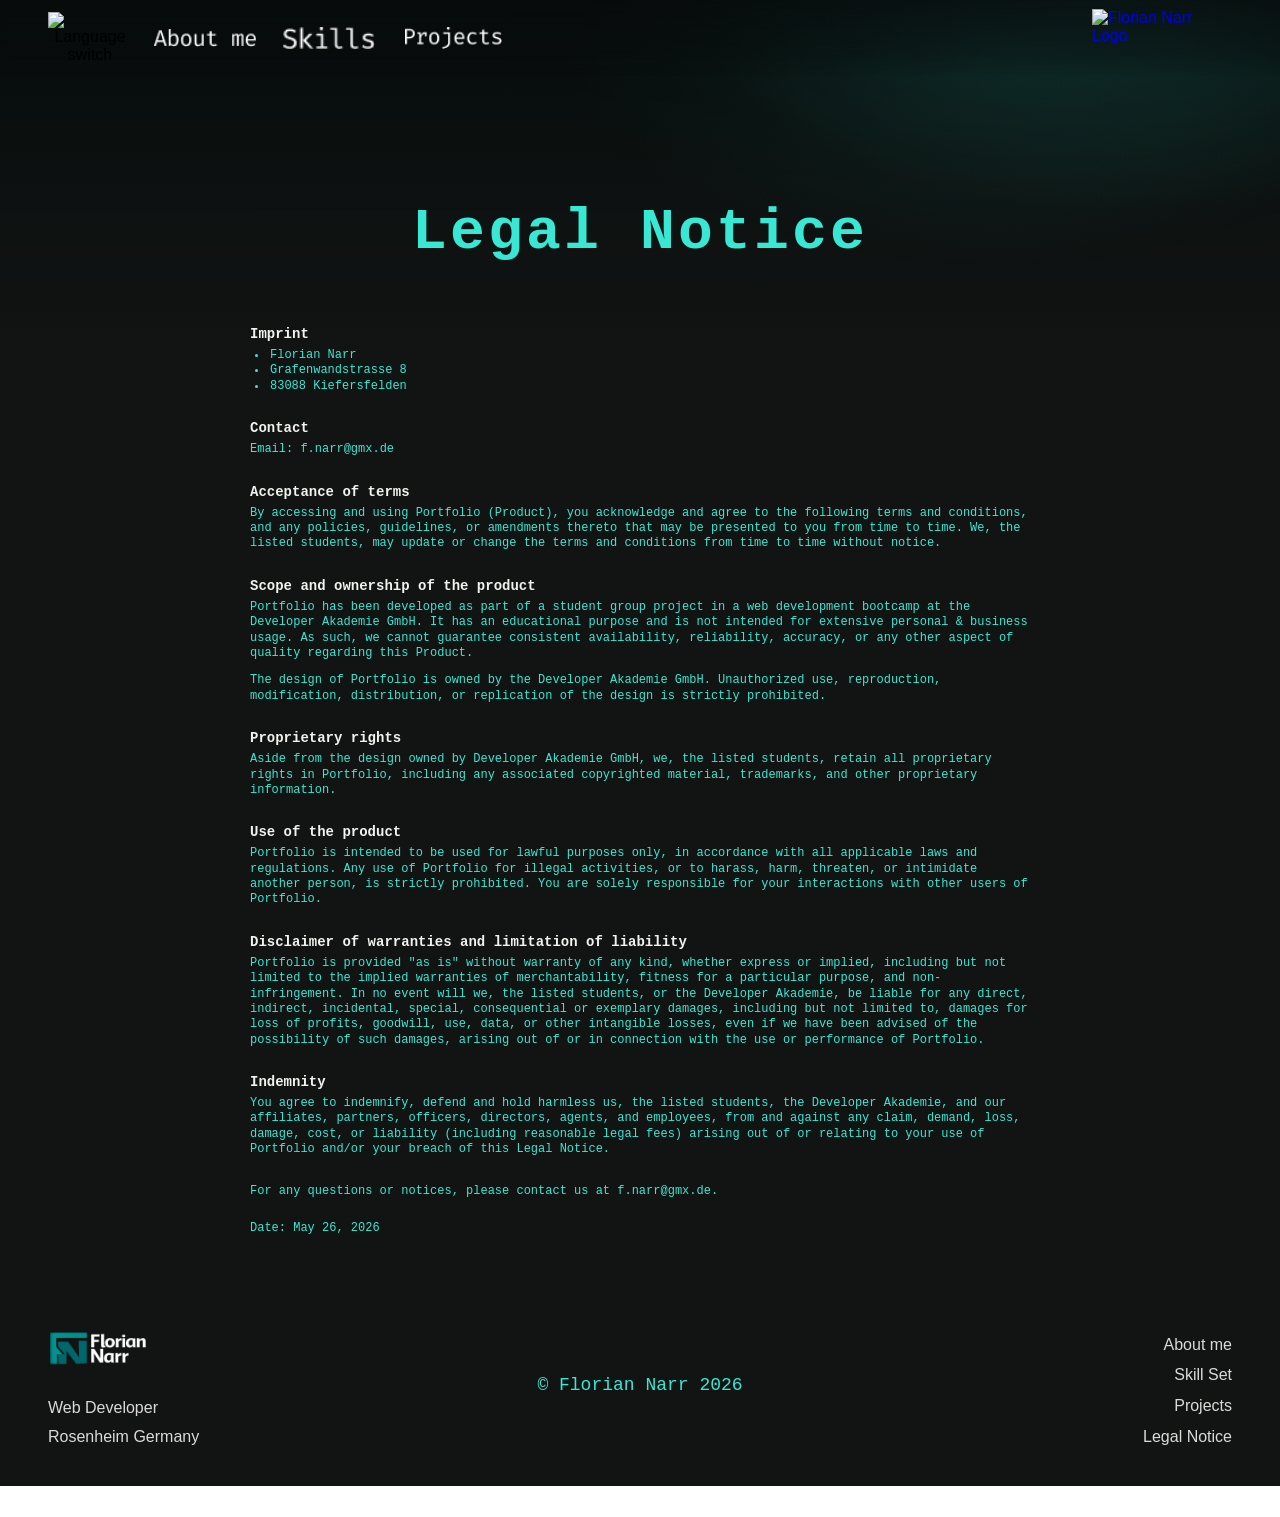
==== html/legal.html @ e9e30671 "Add legal notice page with translations and responsive design - Created legal.html for the legal not" ====
<!DOCTYPE html>
<html lang="en">
<head>
  <meta charset="UTF-8" />
  <meta name="viewport" content="width=device-width, initial-scale=1.0" />

  <title>Legal Notice | Florian Narr</title>

  <link rel="icon" type="image/png" href="/assets/imgs/Header/logo responsive.png" />

  <link rel="preconnect" href="https://fonts.googleapis.com" />
  <link rel="preconnect" href="https://fonts.gstatic.com" crossorigin />
  <link
    href="https://fonts.googleapis.com/css2?family=Inter:wght@300;400;500;600;700;800&family=Space+Grotesk:wght@400;500;700&family=IBM+Plex+Mono:wght@400;500;600&display=swap"
    rel="stylesheet"
  />

  <link rel="stylesheet" href="/style.css" />
  <link rel="stylesheet" href="/styles/header.css" />
  <link rel="stylesheet" href="/styles/footer.css" />
  <link rel="stylesheet" href="/styles/legal.css" />

  <style>
    @media (max-width: 768px) {
      .site-header__left {
        width: 238px !important;
        min-width: 238px !important;
        max-width: 238px !important;
        box-sizing: border-box;
      }

      .site-header__nav {
        width: 100%;
      }

      .site-header__link {
        width: 168px !important;
        min-width: 168px !important;
        max-width: 168px !important;
      }

      .site-header__link::before {
        display: block;
        width: 168px;
        text-align: center;
        white-space: nowrap;
      }

      .site-header__lang-button {
        width: 84px !important;
        min-width: 84px !important;
        max-width: 84px !important;
        flex: 0 0 84px;
      }

      .site-header__lang-switch {
        width: 84px !important;
        min-width: 84px !important;
        max-width: 84px !important;
        display: block;
      }

      html[lang="de"] .site-header__link[href="#about"]::before {
        content: "Über mich";
      }

      html[lang="de"] .site-header__link[href="#skills"]::before {
        content: "Fähigkeiten";
      }

      html[lang="de"] .site-header__link[href="#projects"]::before {
        content: "Projekte";
      }
    }
  </style>
</head>

<body>
  <header class="site-header">
    <div class="site-header__inner">
      <div class="site-header__left" id="siteHeaderMobileMenu">
        <button
          class="site-header__lang-button"
          type="button"
          aria-label="Switch language to German"
          aria-pressed="false"
        >
          <img
            src="/assets/imgs/header/3. Language switch.png"
            alt="Language switch"
            class="site-header__lang-switch"
          />
        </button>

        <nav class="site-header__nav" aria-label="Main navigation">
          <a href="#about" class="site-header__link" aria-label="About me">
            <img
              class="site-header__link-hover"
              src="/assets/imgs/Header/radio_button_unchecked.png"
              alt=""
              aria-hidden="true"
            />
          </a>

          <a href="#skills" class="site-header__link" aria-label="Skills">
            <img
              class="site-header__link-hover"
              src="/assets/imgs/Header/radio_button_unchecked.png"
              alt=""
              aria-hidden="true"
            />
          </a>

          <a href="#projects" class="site-header__link" aria-label="Projects">
            <img
              class="site-header__link-hover"
              src="/assets/imgs/Header/radio_button_unchecked.png"
              alt=""
              aria-hidden="true"
            />
          </a>
        </nav>
      </div>

      <a href="#hero" class="site-header__logo" aria-label="Florian Narr Startseite">
        <picture>
          <source
            media="(max-width: 768px)"
            srcset="/assets/imgs/Header/logo responsive.png"
          />
          <img
            src="/assets/imgs/header/Logo Portfolio.png"
            alt="Florian Narr Logo"
            class="site-header__logo-image site-header__logo-image--default"
          />
        </picture>

        <img
          src="/assets/imgs/header/logo portfolio hover.png"
          alt="Florian Narr Logo"
          class="site-header__logo-image site-header__logo-image--hover"
        />
      </a>

      <button
        class="site-header__menu-toggle"
        type="button"
        aria-label="Navigation öffnen"
        aria-expanded="false"
        aria-controls="siteHeaderMobileMenu"
      >
        <span></span>
        <span></span>
        <span></span>
      </button>
    </div>
  </header>

  <main class="legal-page">
    <a class="legal-page__back" href="#hero" aria-label="Back to homepage">←</a>

    <section class="legal-notice" aria-labelledby="legalNoticeTitle">
      <h1 class="legal-notice__title" id="legalNoticeTitle">Legal Notice</h1>

      <div class="legal-notice__content" id="legalNoticeContent"></div>
    </section>
  </main>

  <footer class="site-footer">
    <div class="site-footer__inner">
      <div class="site-footer__left">
        <a href="#hero" class="site-footer__brand" aria-label="Back to homepage">
          <img
            src="/assets/imgs/Header/Logo Portfolio.png"
            alt="Florian Narr Logo"
            class="site-footer__logo-image site-footer__logo-image--default"
          />
          <img
            src="/assets/imgs/Header/logo portfolio hover.png"
            alt="Florian Narr Logo"
            class="site-footer__logo-image site-footer__logo-image--hover"
          />
        </a>

        <div class="site-footer__meta">
          <span>Web Developer</span>
          <span>Rosenheim Germany</span>
        </div>
      </div>

      <div class="site-footer__center">
        <span>© Florian Narr 2026</span>
      </div>

      <nav class="site-footer__nav" aria-label="Footer navigation">
        <a href="#about">About me</a>
        <a href="#skills">Skill Set</a>
        <a href="#projects">Projects</a>
        <a href="/html/legal.html">Legal Notice</a>
      </nav>
    </div>
  </footer>

<script src="/scripts/legal.js"></script>
</body>
</html>
---- style.css ----
@font-face {
  font-family: "Karla";
  src: url("./Karla-Regular.ttf") format("truetype");
  font-weight: 400;
  font-style: normal;
  font-display: swap;
}

@font-face {
  font-family: "Karla";
  src: url("./Karla-Bold.ttf") format("truetype");
  font-weight: 700;
  font-style: normal;
  font-display: swap;
}

@font-face {
  font-family: "Fira Code";
  src: url("./FiraCode-Bold.ttf") format("truetype");
  font-weight: 700;
  font-style: normal;
  font-display: swap;
}

@font-face {
  font-family: "Inter";
  src: url("./Karla-Regular.ttf") format("truetype");
  font-weight: 300 600;
  font-style: normal;
  font-display: swap;
}

@font-face {
  font-family: "Inter";
  src: url("./Karla-Bold.ttf") format("truetype");
  font-weight: 700 800;
  font-style: normal;
  font-display: swap;
}

@font-face {
  font-family: "IBM Plex Mono";
  src: url("./FiraCode-Bold.ttf") format("truetype");
  font-weight: 400 700;
  font-style: normal;
  font-display: swap;
}

@font-face {
  font-family: "Space Grotesk";
  src: url("./Karla-Bold.ttf") format("truetype");
  font-weight: 400 700;
  font-style: normal;
  font-display: swap;
}

:root {
  --background-main: #0f1111;
  --background-panel: #132422;
  --text-main: #f1f1ed;
  --text-soft: rgba(241, 241, 237, 0.88);
  --text-dim: rgba(241, 241, 237, 0.68);
  --accent: #39e8d4;
  --accent-strong: #1ef7df;
  --line: rgba(57, 232, 212, 0.56);
  --line-soft: rgba(255, 255, 255, 0.09);
  --shadow-large: 0 26px 80px rgba(0, 0, 0, 0.34);
}

* {
  box-sizing: border-box;
}

html {
  scroll-behavior: smooth;
  scroll-padding-top: 76px;
}

body {
  margin: 0;
  min-height: 100vh;
  overflow-x: hidden;
  font-family: "Inter", sans-serif;
  color: var(--text-main);
  background:
    radial-gradient(940px 460px at 88% 0%, rgba(57, 232, 212, 0.12), transparent 46%),
    linear-gradient(180deg, #08100f 0%, #121313 24%, #121313 100%);
}

body::before {
  content: "";
  position: fixed;
  inset: 0;
  z-index: -1;
  pointer-events: none;
  opacity: 0.9;
  background:
    linear-gradient(180deg, rgba(0, 0, 0, 0.24) 0%, transparent 24%),
    radial-gradient(720px 380px at 78% 5%, rgba(57, 232, 212, 0.09), transparent 62%);
}

img {
  max-width: 100%;
  display: block;
}

a,
button,
input,
textarea {
  font: inherit;
}

a[href],
button:not(:disabled),
label,
summary,
[role="button"],
[role="link"],
[tabindex]:not([tabindex="-1"]) {
  cursor: pointer;
}

input[type="text"],
input[type="email"],
textarea {
  cursor: text;
}

button {
  border: 0;
}

section,
header,
footer,
main {
  position: relative;
  z-index: 1;
}

.cursor-shadow {
  position: fixed;
  left: 0;
  top: 0;
  z-index: 5000;
  width: 42px;
  height: 42px;
  border-radius: 999px;
  pointer-events: none;
  opacity: 0;
  mix-blend-mode: screen;
  will-change: transform;
  transform: translate3d(-50%, -50%, 0);
  transition: opacity 0.18s ease;
  background: radial-gradient(
    circle,
    rgba(57, 232, 212, 0.34) 0%,
    rgba(57, 232, 212, 0.16) 38%,
    transparent 72%
  );
  box-shadow:
    0 0 18px rgba(57, 232, 212, 0.42),
    0 0 44px rgba(57, 232, 212, 0.28);
}

body.cursor-shadow-visible .cursor-shadow {
  opacity: 1;
}

@media (pointer: coarse) {
  .cursor-shadow {
    display: none;
  }
}

:root {
  --responsive-gutter: 96px;
  --responsive-section-gap: 118px;
}

@media (max-width: 1320px) {
  :root {
    --responsive-gutter: 72px;
  }
}

@media (max-width: 1180px) {
  :root {
    --responsive-gutter: 64px;
    --responsive-section-gap: 104px;
  }
}

@media (max-width: 980px) {
  :root {
    --responsive-gutter: 56px;
    --responsive-section-gap: 96px;
  }

  html {
    scroll-padding-top: 86px;
  }
}

@media (max-width: 768px) {
  :root {
    --responsive-gutter: 28px;
    --responsive-section-gap: 76px;
  }

  html {
    scroll-padding-top: 104px;
  }

  body {
    overflow-x: hidden;
    background:
      radial-gradient(620px 360px at 86% 0%, rgba(57, 232, 212, 0.13), transparent 52%),
      linear-gradient(180deg, #08100f 0%, #161818 35%, #191919 100%);
  }
}

@media (max-width: 360px) {
  :root {
    --responsive-gutter: 24px;
  }
}
---- styles/header.css ----
.site-header {
  position: sticky;
  top: 0;
  z-index: 1000;
  display: flex;
  justify-content: center;
  background: linear-gradient(
    180deg,
    rgba(8, 11, 12, 0.7) 0%,
    rgba(8, 11, 12, 0.34) 72%,
    transparent 100%
  );
  backdrop-filter: blur(4px);
  -webkit-backdrop-filter: blur(4px);
}

.site-header__inner {
  width: min(1280px, calc(100% - 96px));
  min-height: 76px;
  display: flex;
  align-items: center;
  justify-content: space-between;
  gap: 28px;
}

.site-header__left,
.site-header__nav,
.site-header__lang-button,
.site-header__link,
.site-header__logo {
  display: flex;
  align-items: center;
}

.site-header__left {
  gap: 28px;
}

.site-header__nav {
  gap: 30px;
}

.site-header__lang-button {
  width: 84px;
  height: 32px;
  padding: 0;
  justify-content: center;
  background: transparent;
}

.site-header__lang-switch {
  width: 84px;
  height: auto;
  object-fit: contain;
  transition: transform 0.24s ease;
}

.site-header__lang-button:hover .site-header__lang-switch,
.site-header__lang-button:focus-visible .site-header__lang-switch {
  transform: translateY(-1px) scale(1.03);
}

.site-header__link {
  position: relative;
  width: 112px;
  min-height: 42px;
  justify-content: center;
  text-decoration: none;
}

.site-header__link::before {
  content: "";
  position: absolute;
  left: 50%;
  top: 50%;
  width: 112px;
  height: 22px;
  pointer-events: none;
  background-position: center;
  background-size: contain;
  background-repeat: no-repeat;
  transform: translate(-50%, -50%);
  transition: transform 0.28s ease, filter 0.28s ease;
}

.site-header__link[href="#about"]::before {
  background-image: url("../assets/imgs/Header/about me.png");
}

.site-header__link[href="#about"].is-active::before,
.site-header__link[href="#about"]:active::before {
  background-image: url("../assets/imgs/Header/about me klick.png");
}

.site-header__link[href="#skills"]::before {
  background-image: url("../assets/imgs/Header/skills.png");
}

.site-header__link[href="#skills"].is-active::before,
.site-header__link[href="#skills"]:active::before {
  background-image: url("../assets/imgs/Header/skills klick.png");
}

.site-header__link[href="#projects"]::before {
  background-image: url("../assets/imgs/Header/projects.png");
}

.site-header__link[href="#projects"].is-active::before,
.site-header__link[href="#projects"]:active::before {
  background-image: url("../assets/imgs/Header/projects klick.png");
}

.site-header__link-hover {
  position: absolute;
  left: 50%;
  top: calc(100% + 2px);
  width: 12px;
  height: 12px;
  object-fit: contain;
  opacity: 0;
  pointer-events: none;
  transform: translate(-50%, -4px) scale(0.75);
  transition: opacity 0.24s ease, transform 0.24s ease;
}

.site-header__link:hover::before,
.site-header__link:focus-visible::before {
  transform: translate(-50%, calc(-50% - 2px));
}

.site-header__link:hover .site-header__link-hover,
.site-header__link:focus-visible .site-header__link-hover,
.site-header__link.is-active .site-header__link-hover {
  opacity: 1;
  transform: translate(-50%, 0) scale(1);
}

.site-header__logo {
  position: relative;
  width: 150px;
  height: 58px;
  justify-content: flex-end;
  text-decoration: none;
}

.site-header__logo picture {
  position: absolute;
  right: 0;
  top: 0;
  display: block;
  width: 150px;
  height: 58px;
}

.site-header__logo-image {
  position: absolute;
  right: 0;
  top: 0;
  width: 150px;
  height: auto;
  object-fit: contain;
  transition: opacity 0.24s ease, transform 0.24s ease;
}

.site-header__logo-image--default {
  opacity: 1;
}

.site-header__logo-image--hover {
  opacity: 0;
}

.site-header__logo:hover .site-header__logo-image--default,
.site-header__logo:focus-visible .site-header__logo-image--default {
  opacity: 0;
  transform: scale(1.02);
}

.site-header__logo:hover .site-header__logo-image--hover,
.site-header__logo:focus-visible .site-header__logo-image--hover {
  opacity: 1;
  transform: scale(1.02);
}

.site-header__lang-button:focus-visible,
.site-header__link:focus-visible,
.site-header__logo:focus-visible {
  outline: 1px solid rgba(57, 232, 212, 0.88);
  border-radius: 999px;
}

.site-header__lang-button:focus-visible,
.site-header__logo:focus-visible {
  outline-offset: 8px;
}

.site-header__link:focus-visible {
  outline-offset: 10px;
}

.site-header__menu-toggle {
  display: none;
}

@media (max-width: 1320px) {
  .site-header__inner,
  .site-header__left,
  .site-header__nav {
    gap: 22px;
  }

  .site-header__link,
  .site-header__link::before {
    width: 102px;
  }

  .site-header__logo,
  .site-header__logo picture,
  .site-header__logo-image {
    width: 140px;
  }
}

@media (max-width: 1180px) {
  .site-header__inner {
    min-height: 74px;
  }

  .site-header__lang-button,
  .site-header__lang-switch {
    width: 76px;
  }

  .site-header__nav {
    gap: 16px;
  }

  .site-header__link,
  .site-header__link::before {
    width: 92px;
  }

  .site-header__link {
    min-height: 40px;
  }

  .site-header__link::before {
    height: 20px;
  }

  .site-header__logo,
  .site-header__logo picture,
  .site-header__logo-image {
    width: 126px;
  }

  .site-header__logo,
  .site-header__logo picture {
    height: 50px;
  }
}

@media (max-width: 980px) {
  .site-header__inner,
  .site-header__left {
    gap: 18px;
  }

  .site-header__nav {
    gap: 12px;
  }

  .site-header__link,
  .site-header__link::before {
    width: 82px;
  }

  .site-header__link-hover {
    top: 100%;
    width: 10px;
    height: 10px;
  }
}

@media (max-width: 768px) {
  .site-header {
    background: transparent;
    backdrop-filter: none;
    -webkit-backdrop-filter: none;
  }

  .site-header__inner {
    position: relative;
    width: calc(100% - var(--responsive-gutter));
    min-height: 104px;
    padding: 0;
    flex-wrap: nowrap;
    justify-content: space-between;
    gap: 0;
  }

  .site-header__logo {
    order: 1;
    width: 64px;
    height: 64px;
    margin: 0;
    overflow: visible;
    justify-content: flex-start;
  }

  .site-header__logo picture {
    left: 0;
    right: auto;
    top: 0;
    width: 64px;
    height: 64px;
  }

  .site-header__logo-image {
    left: 0;
    right: auto;
    top: 0;
    width: 64px;
    max-width: none;
  }

  .site-header__logo-image--default {
    content: url("../assets/imgs/Header/logo responsive.png");
  }

  .site-header__logo-image--hover {
    display: none;
  }

  .site-header__logo:hover .site-header__logo-image--default,
  .site-header__logo:focus-visible .site-header__logo-image--default {
    opacity: 1;
    transform: none;
  }

  .site-header__menu-toggle {
    position: relative;
    z-index: 1003;
    order: 2;
    width: 44px;
    height: 44px;
    padding: 0;
    display: inline-flex;
    flex-direction: column;
    align-items: center;
    justify-content: center;
    gap: 7px;
    background: transparent;
  }

  .site-header__menu-toggle span {
    width: 34px;
    height: 2px;
    border-radius: 999px;
    background: var(--accent);
    transition: opacity 0.24s ease;
  }

  body.mobile-menu-open .site-header__menu-toggle span:nth-child(1),
  body.mobile-menu-open .site-header__menu-toggle span:nth-child(2),
  body.mobile-menu-open .site-header__menu-toggle span:nth-child(3) {
    opacity: 1;
    transform: none;
  }

  .site-header__left {
    position: fixed !important;
    top: 59px !important;
    left: 50vw !important;
    right: auto !important;
    z-index: 1002;

    width: 238px !important;
    min-width: 238px !important;
    max-width: 238px !important;

    height: 252px !important;
    min-height: 252px !important;
    max-height: 252px !important;

    padding: 42px 0 37px;
    border: 1px solid var(--accent);
    border-radius: 30px;
    box-sizing: border-box;

    display: flex;
    flex-direction: column;
    align-items: center;
    justify-content: flex-start;
    gap: 28px;

    background:
      radial-gradient(circle at 100% 0%, rgba(57, 232, 212, 0.2), transparent 52%),
      linear-gradient(105deg, rgba(28, 29, 29, 0.98) 0%, rgba(25, 27, 27, 0.98) 43%, rgba(5, 66, 56, 0.98) 100%);

    box-shadow: none;
    opacity: 0;
    pointer-events: none;
    overflow: visible;

    transform: translate3d(-50%, -8px, 0) !important;
    transform-origin: top center;
    transition: opacity 0.24s ease, transform 0.24s ease;
    contain: layout paint style;
  }

  body.mobile-menu-open .site-header__left {
    opacity: 1;
    pointer-events: auto;
    transform: translate3d(-50%, 0, 0) !important;
  }

  .site-header__nav {
    order: 1;
    width: 100%;
    height: 107px;
    flex-direction: column;
    align-items: center;
    justify-content: flex-start;
    gap: 29px;
  }

  .site-header__link {
    width: 168px !important;
    min-width: 168px !important;
    max-width: 168px !important;
    height: 20px;
    min-height: 20px;
    justify-content: center;
    flex: 0 0 auto;
  }

  .site-header__link::before {
    position: static;
    display: block;
    width: 168px;
    height: 20px;
    background: none !important;
    transform: none;
    text-align: center;
    white-space: nowrap;

    font-family: "IBM Plex Mono", monospace;
    font-size: 18px;
    line-height: 20px;
    font-weight: 400;
    letter-spacing: 0.02em;
    color: #ffffff;
  }

  .site-header__link[href="#about"]::before {
    content: "About me";
  }

  .site-header__link[href="#skills"]::before {
    content: "Skills";
  }

  .site-header__link[href="#projects"]::before {
    content: "Projects";
  }

  html[lang="de"] .site-header__link[href="#about"]::before {
    content: "Über mich";
  }

  html[lang="de"] .site-header__link[href="#skills"]::before {
    content: "Fähigkeiten";
  }

  html[lang="de"] .site-header__link[href="#projects"]::before {
    content: "Projekte";
  }

  .site-header__link:hover::before,
  .site-header__link:focus-visible::before {
    color: var(--accent);
    transform: none;
  }

  .site-header__link-hover {
    display: none;
  }

  .site-header__lang-button {
    order: 2;
    width: 84px !important;
    min-width: 84px !important;
    max-width: 84px !important;
    height: 30px;
    margin-top: 2px;
    flex: 0 0 84px;
  }

  .site-header__lang-switch {
    width: 84px !important;
    min-width: 84px !important;
    max-width: 84px !important;
    height: auto;
    display: block;
    object-fit: contain;
  }

  body.is-language-switching .site-header__left,
  body.is-language-switching .site-header__link::before,
  body.is-language-switching .site-header__lang-switch {
    transition: none !important;
  }

  body.is-language-switching.mobile-menu-open .site-header__left {
    left: 50vw !important;
    right: auto !important;
    transform: translate3d(-50%, 0, 0) !important;
  }
}
---- styles/footer.css ----
.site-footer {
  display: flex;
  justify-content: center;
  padding: 0 0 38px;
  background: transparent;
}

.site-footer__inner {
  width: min(1280px, calc(100% - 96px));
  padding-top: 14px;
  display: grid;
  grid-template-columns: 1fr auto 1fr;
  align-items: end;
  gap: 24px;
}

.site-footer__left,
.site-footer__meta,
.site-footer__nav {
  display: flex;
  flex-direction: column;
}

.site-footer__left {
  align-items: flex-start;
  gap: 18px;
}

.site-footer__brand {
  position: relative;
  width: 164px;
  height: 58px;
  display: inline-flex;
  align-items: center;
  justify-content: flex-start;
  text-decoration: none;
}

.site-footer__logo-image {
  position: absolute;
  left: -22px;
  transition: opacity 0.24s ease, transform 0.24s ease;
}

.site-footer__logo-image--default {
  opacity: 1;
}

.site-footer__logo-image--hover {
  opacity: 0;
}

.site-footer__brand:hover .site-footer__logo-image--default,
.site-footer__brand:focus-visible .site-footer__logo-image--default {
  opacity: 0;
  transform: scale(1.02);
}

.site-footer__brand:hover .site-footer__logo-image--hover,
.site-footer__brand:focus-visible .site-footer__logo-image--hover {
  opacity: 1;
  transform: scale(1.02);
}

.site-footer__meta {
  gap: 8px;
}

.site-footer__meta span,
.site-footer__nav a {
  font-family: "Inter", sans-serif;
  font-size: 16px;
  line-height: 1.3;
  color: rgba(241, 241, 237, 0.9);
}

.site-footer__center {
  align-self: stretch;
  display: flex;
  align-items: center;
  justify-content: center;
}

.site-footer__center span {
  font-family: "IBM Plex Mono", monospace;
  font-size: 18px;
  line-height: 1;
  color: var(--accent);
  white-space: nowrap;
}

.site-footer__nav {
  align-items: flex-end;
  gap: 10px;
}

.site-footer__nav a {
  position: relative;
  min-height: 20px;
  padding-left: 18px;
  display: inline-flex;
  align-items: center;
  text-decoration: none;
  transition: color 0.22s ease, transform 0.22s ease;
}

.site-footer__nav a::before {
  content: "";
  position: absolute;
  left: 0;
  top: 50%;
  width: 10px;
  height: 10px;
  opacity: 0;
  background: url("../assets/imgs/Header/radio_button_unchecked.png") center / contain no-repeat;
  transform: translate(-6px, -50%) scale(0.72);
  transition: opacity 0.22s ease, transform 0.22s ease;
}

.site-footer__nav a:hover,
.site-footer__nav a:focus-visible {
  color: var(--accent);
  transform: translateX(-2px);
}

.site-footer__nav a:hover::before,
.site-footer__nav a:focus-visible::before {
  opacity: 1;
  transform: translate(0, -50%) scale(1);
}

@media (max-width: 980px) {
  .site-footer__inner {
    grid-template-columns: 1fr auto;
    align-items: end;
    gap: 34px 24px;
  }

  .site-footer__center {
    grid-column: 1 / -1;
    grid-row: 2;
    justify-content: flex-start;
  }
}

@media (max-width: 768px) {
  .site-footer {
    padding-bottom: 24px;
  }

  .site-footer__inner {
    width: calc(100% - var(--responsive-gutter));
    grid-template-columns: 1fr auto;
    align-items: start;
    gap: 28px 18px;
  }

  .site-footer__left {
    gap: 14px;
  }

  .site-footer__brand {
    width: 132px;
    height: 52px;
  }

  .site-footer__logo-image {
    left: 0;
    width: 132px;
  }

  .site-footer__nav {
    grid-column: 2;
    grid-row: 1;
    align-items: flex-start;
    gap: 8px;
  }

  .site-footer__center {
    grid-column: 1 / -1;
    grid-row: 2;
    justify-content: center;
  }

  .site-footer__center span {
    font-size: 17px;
  }

  .site-footer__meta span,
  .site-footer__nav a {
    font-size: 15px;
  }
}
---- styles/legal.css ----
.legal-page {
  min-height: 100vh;
  padding: 128px var(--responsive-gutter) 72px;
}

.legal-page__back {
  display: none;
}

.legal-notice {
  width: 100%;
  max-width: 980px;
  margin: 0 auto;
  font-family: "IBM Plex Mono", monospace;
}

.legal-notice__title {
  margin: 0 0 64px;
  color: var(--accent);
  font-family: "IBM Plex Mono", monospace;
  font-size: clamp(40px, 5.2vw, 58px);
  font-weight: 700;
  line-height: 1;
  letter-spacing: 0.055em;
  text-align: center;
}

.legal-notice__content {
  width: 100%;
  max-width: 780px;
  margin: 0 auto;
  color: var(--accent);
  font-size: 12px;
  line-height: 1.28;
}

.legal-notice__block {
  margin: 0 0 26px;
}

.legal-notice__block h2 {
  margin: 0 0 6px;
  color: var(--text-main);
  font-size: 14px;
  font-weight: 700;
  line-height: 1.15;
}

.legal-notice__block p {
  margin: 0 0 12px;
}

.legal-notice__block p:last-child {
  margin-bottom: 0;
}

.legal-notice__block ul {
  margin: 0;
  padding-left: 18px;
}

.legal-notice__block li {
  margin: 0;
  padding-left: 2px;
}

.legal-notice a {
  color: var(--accent);
  text-decoration: none;
}

.legal-notice a:hover,
.legal-notice a:focus-visible {
  color: var(--accent-strong);
  text-decoration: underline;
}

.legal-notice__contact {
  margin: 2px 0 22px;
}

.legal-notice__date {
  margin: 0;
}

@media (max-width: 980px) {
  .legal-page {
    padding-top: 118px;
  }

  .legal-notice__title {
    margin-bottom: 52px;
    font-size: clamp(34px, 8vw, 48px);
  }

  .legal-notice__content {
    max-width: 720px;
  }
}

@media (max-width: 768px) {
  .legal-page {
    padding: 58px 8px 42px;
  }

  .legal-page__back {
    display: inline-flex;
    align-items: center;
    justify-content: center;
    width: 18px;
    height: 18px;
    margin: 0 0 14px;
    color: var(--text-main);
    font-family: "IBM Plex Mono", monospace;
    font-size: 14px;
    line-height: 1;
    text-decoration: none;
  }

  .legal-page__back:hover,
  .legal-page__back:focus-visible {
    color: var(--accent);
  }

  .legal-notice {
    max-width: none;
    margin: 0;
  }

  .legal-notice__title {
    margin: 0 0 24px;
    font-size: 16px;
    line-height: 1.1;
    letter-spacing: 0.02em;
    text-align: left;
  }

  .legal-notice__content {
    max-width: none;
    margin: 0;
    font-size: 9px;
    line-height: 1.2;
  }

  .legal-notice__block {
    margin-bottom: 18px;
  }

  .legal-notice__block h2 {
    margin-bottom: 4px;
    font-size: 10px;
    line-height: 1.15;
  }

  .legal-notice__block p {
    margin-bottom: 8px;
  }

  .legal-notice__block ul {
    padding-left: 12px;
  }

  .legal-notice__contact {
    margin-bottom: 18px;
  }
}

@media (max-width: 360px) {
  .legal-page {
    padding-left: 7px;
    padding-right: 7px;
  }

  .legal-notice__content {
    font-size: 8px;
  }

  .legal-notice__block h2 {
    font-size: 9px;
  }
}
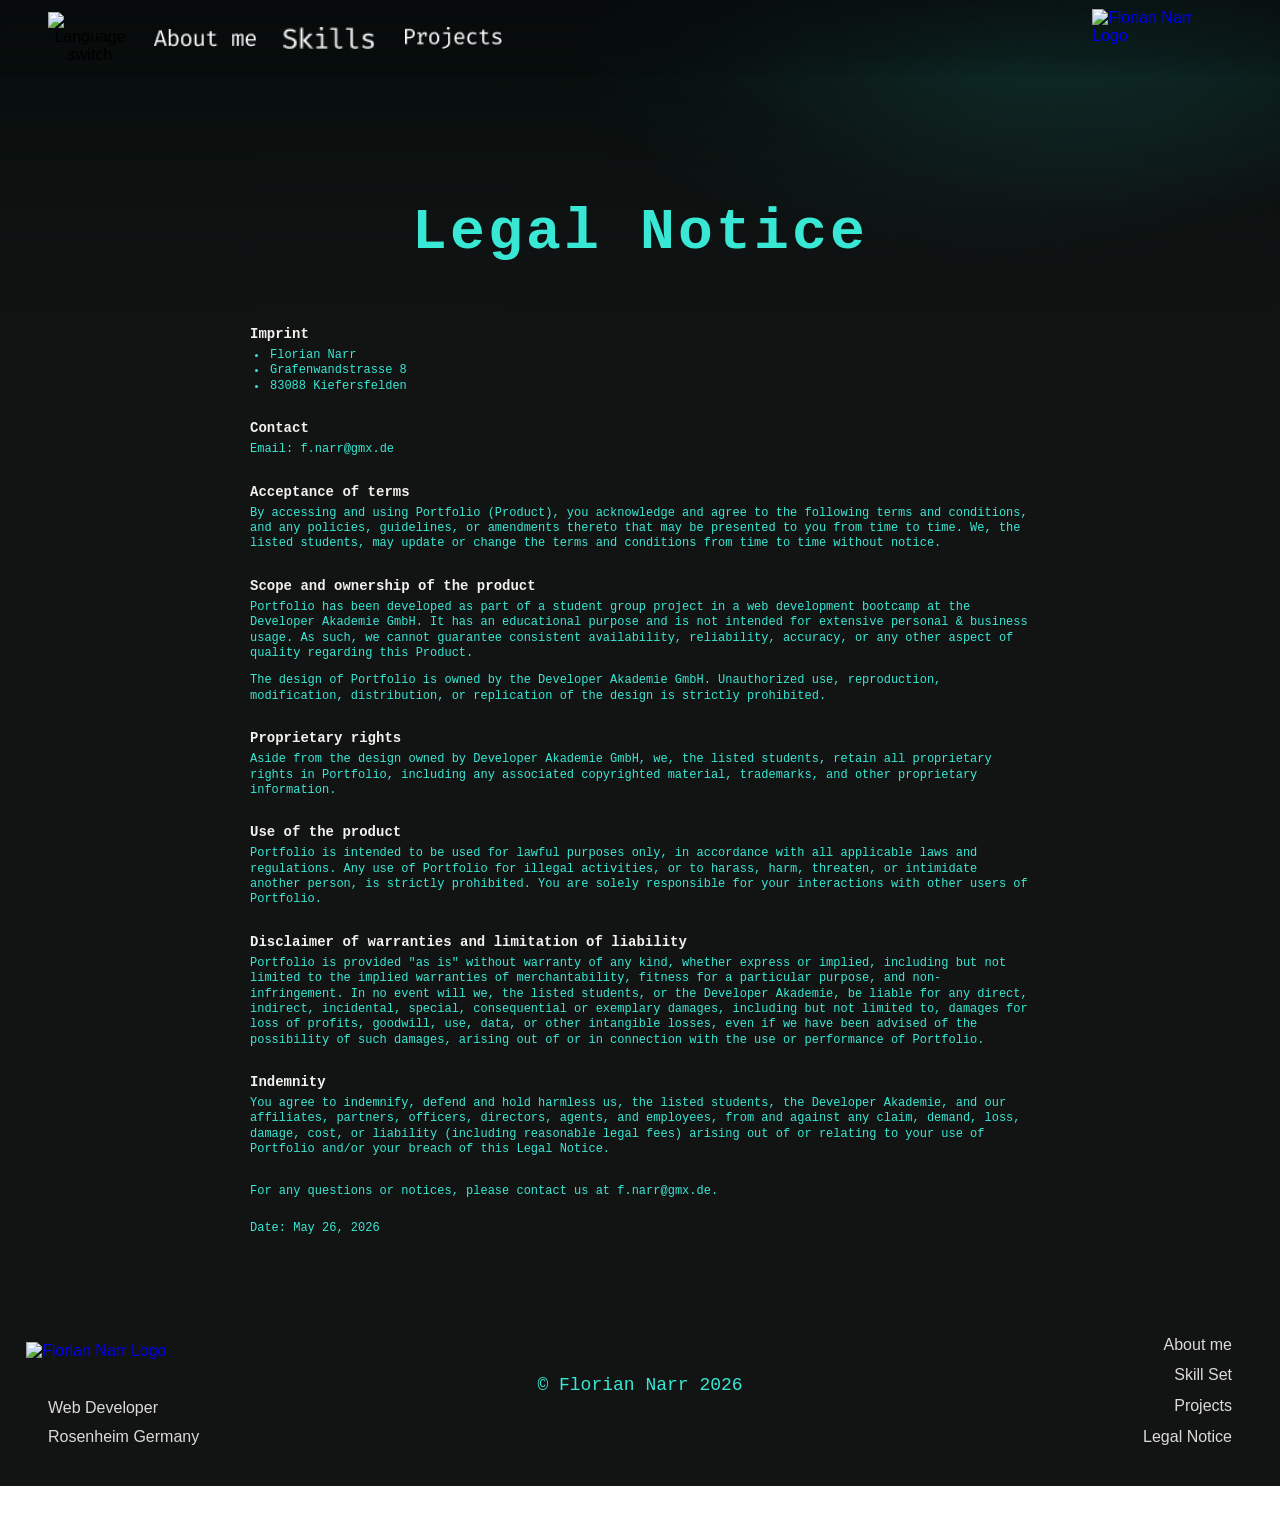
==== commit 4faec697: "fix: standardize image paths for logo and language switch across legal and privacy pages" ====
--- a/html/legal.html
+++ b/html/legal.html
@@ -6,7 +6,7 @@
 
   <title>Legal Notice | Florian Narr</title>
 
-  <link rel="icon" type="image/png" href="/assets/imgs/Header/logo responsive.png" />
+  <link rel="icon" type="image/png" href="/assets/imgs/Header/logo_responsive.png" />
 
   <link rel="preconnect" href="https://fonts.googleapis.com" />
   <link rel="preconnect" href="https://fonts.gstatic.com" crossorigin />
@@ -86,7 +86,7 @@
           aria-pressed="false"
         >
           <img
-            src="/assets/imgs/header/3. Language switch.png"
+            src="/assets/imgs/Header/Language_switch.png"
             alt="Language switch"
             class="site-header__lang-switch"
           />
@@ -126,17 +126,17 @@
         <picture>
           <source
             media="(max-width: 768px)"
-            srcset="/assets/imgs/Header/logo responsive.png"
-          />
-          <img
-            src="/assets/imgs/header/Logo Portfolio.png"
+            srcset="/assets/imgs/Header/logo_responsive.png"
+          />
+          <img
+            src="/assets/imgs/Header/Logo_Portfolio.png"
             alt="Florian Narr Logo"
             class="site-header__logo-image site-header__logo-image--default"
           />
         </picture>
 
         <img
-          src="/assets/imgs/header/logo portfolio hover.png"
+          src="/assets/imgs/Header/logo_portfolio_hover.png"
           alt="Florian Narr Logo"
           class="site-header__logo-image site-header__logo-image--hover"
         />
@@ -171,12 +171,12 @@
       <div class="site-footer__left">
         <a href="#hero" class="site-footer__brand" aria-label="Back to homepage">
           <img
-            src="/assets/imgs/Header/Logo Portfolio.png"
+            src="/assets/imgs/Header/Logo_Portfolio.png"
             alt="Florian Narr Logo"
             class="site-footer__logo-image site-footer__logo-image--default"
           />
           <img
-            src="/assets/imgs/Header/logo portfolio hover.png"
+            src="/assets/imgs/Header/logo_portfolio_hover.png"
             alt="Florian Narr Logo"
             class="site-footer__logo-image site-footer__logo-image--hover"
           />
--- a/style.css
+++ b/style.css
@@ -1,6 +1,6 @@
 @font-face {
   font-family: "Karla";
-  src: url("./Karla-Regular.ttf") format("truetype");
+  src: url("/font/Karla-Regular.ttf") format("truetype");
   font-weight: 400;
   font-style: normal;
   font-display: swap;
@@ -8,7 +8,7 @@
 
 @font-face {
   font-family: "Karla";
-  src: url("./Karla-Bold.ttf") format("truetype");
+  src: url("/font/Karla-Bold.ttf") format("truetype");
   font-weight: 700;
   font-style: normal;
   font-display: swap;
@@ -16,43 +16,13 @@
 
 @font-face {
   font-family: "Fira Code";
-  src: url("./FiraCode-Bold.ttf") format("truetype");
+  src: url("/font/FiraCode-Bold.ttf") format("truetype");
   font-weight: 700;
   font-style: normal;
   font-display: swap;
 }
 
-@font-face {
-  font-family: "Inter";
-  src: url("./Karla-Regular.ttf") format("truetype");
-  font-weight: 300 600;
-  font-style: normal;
-  font-display: swap;
-}
 
-@font-face {
-  font-family: "Inter";
-  src: url("./Karla-Bold.ttf") format("truetype");
-  font-weight: 700 800;
-  font-style: normal;
-  font-display: swap;
-}
-
-@font-face {
-  font-family: "IBM Plex Mono";
-  src: url("./FiraCode-Bold.ttf") format("truetype");
-  font-weight: 400 700;
-  font-style: normal;
-  font-display: swap;
-}
-
-@font-face {
-  font-family: "Space Grotesk";
-  src: url("./Karla-Bold.ttf") format("truetype");
-  font-weight: 400 700;
-  font-style: normal;
-  font-display: swap;
-}
 
 :root {
   --background-main: #0f1111;
--- a/styles/header.css
+++ b/styles/header.css
@@ -325,7 +325,7 @@
   }
 
   .site-header__logo-image--default {
-    content: url("../assets/imgs/Header/logo responsive.png");
+    content: url("../assets/imgs/Header/logo_responsive.png");
   }
 
   .site-header__logo-image--hover {
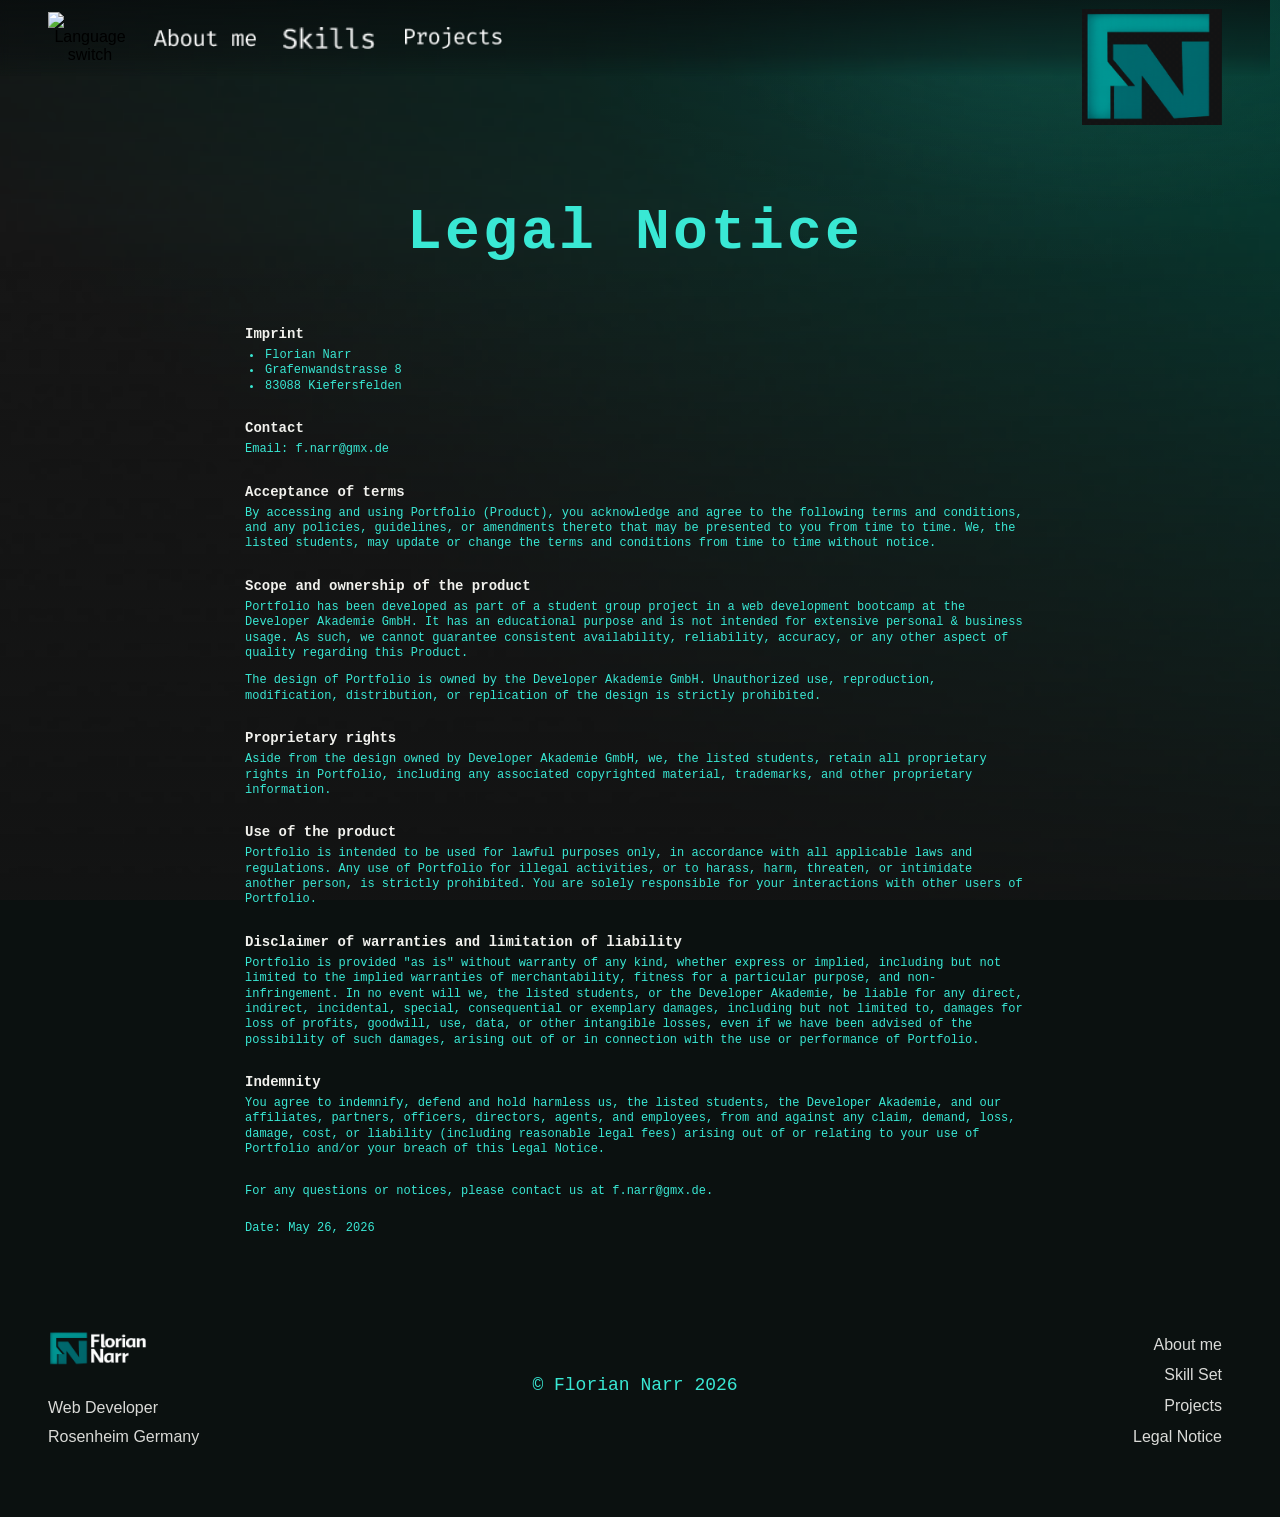
==== commit 2e255aad: "fix: update image paths for consistency and add new images across various pages" ====
--- a/html/legal.html
+++ b/html/legal.html
@@ -6,19 +6,16 @@
 
   <title>Legal Notice | Florian Narr</title>
 
-  <link rel="icon" type="image/png" href="/assets/imgs/Header/logo_responsive.png" />
-
-  <link rel="preconnect" href="https://fonts.googleapis.com" />
-  <link rel="preconnect" href="https://fonts.gstatic.com" crossorigin />
-  <link
-    href="https://fonts.googleapis.com/css2?family=Inter:wght@300;400;500;600;700;800&family=Space+Grotesk:wght@400;500;700&family=IBM+Plex+Mono:wght@400;500;600&display=swap"
-    rel="stylesheet"
-  />
-
-  <link rel="stylesheet" href="/style.css" />
-  <link rel="stylesheet" href="/styles/header.css" />
-  <link rel="stylesheet" href="/styles/footer.css" />
-  <link rel="stylesheet" href="/styles/legal.css" />
+  <link rel="icon" type="image/png" href="../assets/imgs/Header/logo_responsive.png" />
+
+  <link rel="preload" href="../font/Karla-Regular.ttf" as="font" type="font/ttf" crossorigin />
+  <link rel="preload" href="../font/Karla-Bold.ttf" as="font" type="font/ttf" crossorigin />
+  <link rel="preload" href="../font/FiraCode-Bold.ttf" as="font" type="font/ttf" crossorigin />
+
+  <link rel="stylesheet" href="../style.css" />
+  <link rel="stylesheet" href="../styles/header.css" />
+  <link rel="stylesheet" href="../styles/footer.css" />
+  <link rel="stylesheet" href="../styles/legal.css" />
 
   <style>
     @media (max-width: 768px) {
@@ -86,7 +83,7 @@
           aria-pressed="false"
         >
           <img
-            src="/assets/imgs/Header/Language_switch.png"
+            src="../assets/imgs/Header/Language_switch.png"
             alt="Language switch"
             class="site-header__lang-switch"
           />
@@ -96,7 +93,7 @@
           <a href="#about" class="site-header__link" aria-label="About me">
             <img
               class="site-header__link-hover"
-              src="/assets/imgs/Header/radio_button_unchecked.png"
+              src="../assets/imgs/Header/radio_button_unchecked.png"
               alt=""
               aria-hidden="true"
             />
@@ -105,7 +102,7 @@
           <a href="#skills" class="site-header__link" aria-label="Skills">
             <img
               class="site-header__link-hover"
-              src="/assets/imgs/Header/radio_button_unchecked.png"
+              src="../assets/imgs/Header/radio_button_unchecked.png"
               alt=""
               aria-hidden="true"
             />
@@ -114,7 +111,7 @@
           <a href="#projects" class="site-header__link" aria-label="Projects">
             <img
               class="site-header__link-hover"
-              src="/assets/imgs/Header/radio_button_unchecked.png"
+              src="../assets/imgs/Header/radio_button_unchecked.png"
               alt=""
               aria-hidden="true"
             />
@@ -126,17 +123,17 @@
         <picture>
           <source
             media="(max-width: 768px)"
-            srcset="/assets/imgs/Header/logo_responsive.png"
-          />
-          <img
-            src="/assets/imgs/Header/Logo_Portfolio.png"
+            srcset="../assets/imgs/Header/logo_responsive.png"
+          />
+          <img
+            src="../assets/imgs/Header/Logo_Portfolio.png"
             alt="Florian Narr Logo"
             class="site-header__logo-image site-header__logo-image--default"
           />
         </picture>
 
         <img
-          src="/assets/imgs/Header/logo_portfolio_hover.png"
+          src="../assets/imgs/Header/logo_portfolio _hover.png"
           alt="Florian Narr Logo"
           class="site-header__logo-image site-header__logo-image--hover"
         />
@@ -171,12 +168,12 @@
       <div class="site-footer__left">
         <a href="#hero" class="site-footer__brand" aria-label="Back to homepage">
           <img
-            src="/assets/imgs/Header/Logo_Portfolio.png"
+            src="../assets/imgs/Header/Logo_Portfolio.png"
             alt="Florian Narr Logo"
             class="site-footer__logo-image site-footer__logo-image--default"
           />
           <img
-            src="/assets/imgs/Header/logo_portfolio_hover.png"
+            src="../assets/imgs/Header/logo_portfolio_hover.png"
             alt="Florian Narr Logo"
             class="site-footer__logo-image site-footer__logo-image--hover"
           />
@@ -201,6 +198,6 @@
     </div>
   </footer>
 
-<script src="/scripts/legal.js"></script>
+<script src="../scripts/legal.js"></script>
 </body>
 </html>
--- a/style.css
+++ b/style.css
@@ -21,8 +21,6 @@
   font-style: normal;
   font-display: swap;
 }
-
-
 
 :root {
   --background-main: #0f1111;
@@ -44,28 +42,44 @@
 html {
   scroll-behavior: smooth;
   scroll-padding-top: 76px;
+  scrollbar-gutter: stable;
 }
 
 body {
+  position: relative;
+  isolation: isolate;
   margin: 0;
   min-height: 100vh;
   overflow-x: hidden;
+  overscroll-behavior-y: contain;
+  -webkit-overflow-scrolling: touch;
   font-family: "Inter", sans-serif;
   color: var(--text-main);
-  background:
-    radial-gradient(940px 460px at 88% 0%, rgba(57, 232, 212, 0.12), transparent 46%),
-    linear-gradient(180deg, #08100f 0%, #121313 24%, #121313 100%);
-}
-
-body::before {
+  background: #0b1110;
+}
+
+body::before,
+body::after {
   content: "";
   position: fixed;
   inset: 0;
+  pointer-events: none;
+}
+
+body::before {
+  z-index: -2;
+  opacity: 0.96;
+  background:
+    url("./assets/imgs/12. Skill set Background.png") center top / cover no-repeat fixed,
+    linear-gradient(180deg, #08100f 0%, #121313 44%, #121313 100%);
+}
+
+body::after {
   z-index: -1;
-  pointer-events: none;
-  opacity: 0.9;
+  opacity: 0.98;
   background:
-    linear-gradient(180deg, rgba(0, 0, 0, 0.24) 0%, transparent 24%),
+    linear-gradient(180deg, rgba(0, 0, 0, 0.28) 0%, rgba(0, 0, 0, 0.1) 24%, rgba(18, 19, 19, 0.86) 100%),
+    radial-gradient(940px 460px at 88% 0%, rgba(57, 232, 212, 0.13), transparent 46%),
     radial-gradient(720px 380px at 78% 5%, rgba(57, 232, 212, 0.09), transparent 62%);
 }
 
@@ -107,6 +121,29 @@
 main {
   position: relative;
   z-index: 1;
+}
+
+section,
+[id] {
+  scroll-margin-top: 96px;
+}
+
+::-webkit-scrollbar {
+  width: 10px;
+}
+
+::-webkit-scrollbar-track {
+  background: rgba(8, 16, 15, 0.9);
+}
+
+::-webkit-scrollbar-thumb {
+  border: 2px solid rgba(8, 16, 15, 0.9);
+  border-radius: 999px;
+  background: rgba(57, 232, 212, 0.42);
+}
+
+::-webkit-scrollbar-thumb:hover {
+  background: rgba(57, 232, 212, 0.64);
 }
 
 .cursor-shadow {
@@ -185,14 +222,44 @@
 
   body {
     overflow-x: hidden;
+  }
+
+  body::before {
     background:
-      radial-gradient(620px 360px at 86% 0%, rgba(57, 232, 212, 0.13), transparent 52%),
+      url("./assets/imgs/12. Skill set Background.png") center top / cover no-repeat fixed,
       linear-gradient(180deg, #08100f 0%, #161818 35%, #191919 100%);
   }
+
+  body::after {
+    background:
+      linear-gradient(180deg, rgba(0, 0, 0, 0.34) 0%, rgba(0, 0, 0, 0.12) 30%, rgba(20, 22, 22, 0.9) 100%),
+      radial-gradient(620px 360px at 86% 0%, rgba(57, 232, 212, 0.13), transparent 52%);
+  }
+
+  section,
+  [id] {
+    scroll-margin-top: 118px;
+  }
 }
 
 @media (max-width: 360px) {
   :root {
     --responsive-gutter: 24px;
   }
+}
+
+@media (prefers-reduced-motion: reduce) {
+  html,
+  html:focus-within {
+    scroll-behavior: auto;
+  }
+
+  *,
+  *::before,
+  *::after {
+    animation-duration: 0.01ms !important;
+    animation-iteration-count: 1 !important;
+    scroll-behavior: auto !important;
+    transition-duration: 0.01ms !important;
+  }
 }
--- a/styles/header.css
+++ b/styles/header.css
@@ -284,9 +284,17 @@
 
 @media (max-width: 768px) {
   .site-header {
-    background: transparent;
-    backdrop-filter: none;
-    -webkit-backdrop-filter: none;
+    background:
+      linear-gradient(180deg, rgba(7, 13, 13, 0.94) 0%, rgba(7, 13, 13, 0.82) 72%, rgba(7, 13, 13, 0.68) 100%);
+    border-bottom: 1px solid rgba(57, 232, 212, 0.12);
+    box-shadow: 0 14px 34px rgba(0, 0, 0, 0.24);
+    backdrop-filter: blur(18px) saturate(125%);
+    -webkit-backdrop-filter: blur(18px) saturate(125%);
+  }
+
+  body.mobile-menu-open .site-header {
+    background:
+      linear-gradient(180deg, rgba(7, 13, 13, 0.98) 0%, rgba(7, 13, 13, 0.9) 100%);
   }
 
   .site-header__inner {
@@ -395,10 +403,12 @@
     gap: 28px;
 
     background:
-      radial-gradient(circle at 100% 0%, rgba(57, 232, 212, 0.2), transparent 52%),
-      linear-gradient(105deg, rgba(28, 29, 29, 0.98) 0%, rgba(25, 27, 27, 0.98) 43%, rgba(5, 66, 56, 0.98) 100%);
-
-    box-shadow: none;
+      radial-gradient(circle at 100% 0%, rgba(57, 232, 212, 0.22), transparent 52%),
+      linear-gradient(105deg, rgba(18, 23, 23, 0.94) 0%, rgba(16, 20, 20, 0.92) 43%, rgba(5, 66, 56, 0.9) 100%);
+    backdrop-filter: blur(18px) saturate(125%);
+    -webkit-backdrop-filter: blur(18px) saturate(125%);
+
+    box-shadow: 0 22px 60px rgba(0, 0, 0, 0.34);
     opacity: 0;
     pointer-events: none;
     overflow: visible;
--- a/styles/legal.css
+++ b/styles/legal.css
@@ -99,8 +99,17 @@
 }
 
 @media (max-width: 768px) {
+  body:has(.legal-page) .site-header {
+    background:
+      linear-gradient(180deg, rgba(7, 13, 13, 0.96) 0%, rgba(7, 13, 13, 0.86) 100%);
+    border-bottom: 1px solid rgba(57, 232, 212, 0.12);
+    box-shadow: 0 14px 34px rgba(0, 0, 0, 0.24);
+    backdrop-filter: blur(18px) saturate(125%);
+    -webkit-backdrop-filter: blur(18px) saturate(125%);
+  }
+
   .legal-page {
-    padding: 58px 8px 42px;
+    padding: 112px 8px 42px;
   }
 
   .legal-page__back {
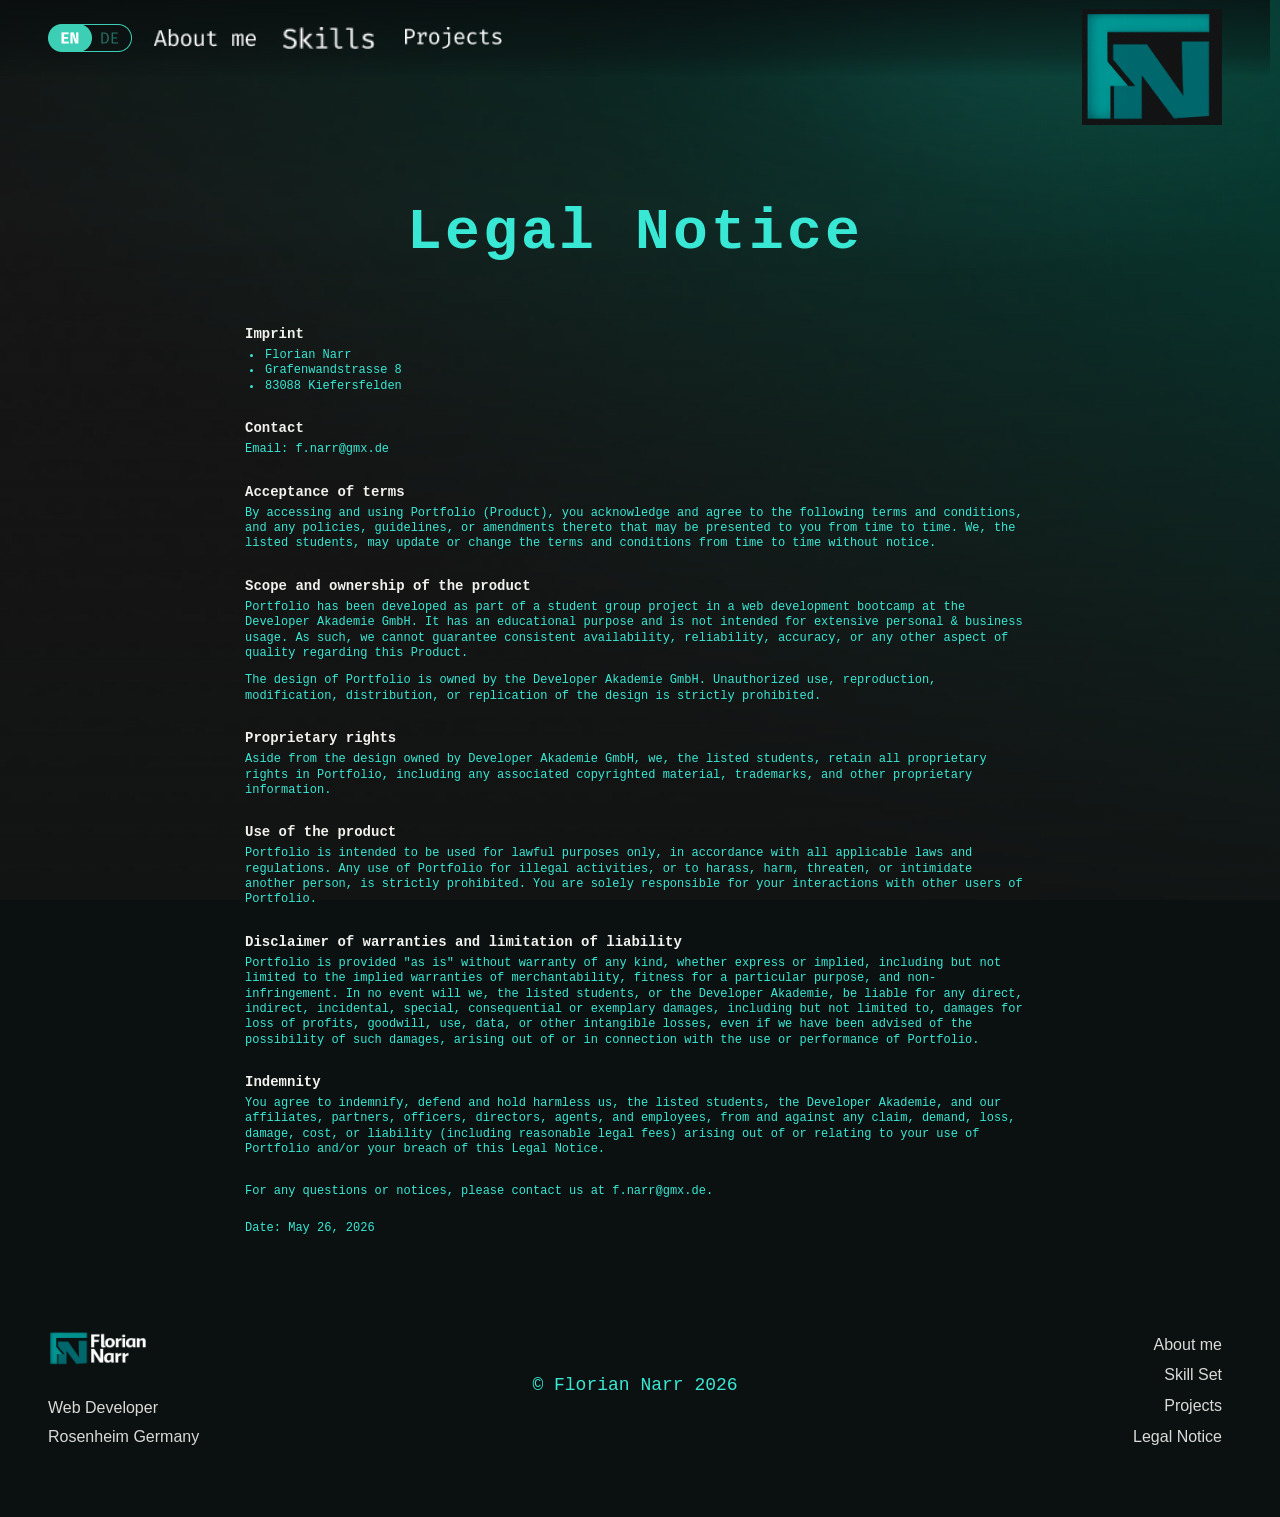
==== commit cd63ea74: "fix: standardize image paths for language switch across legal and privacy scripts" ====
--- a/html/legal.html
+++ b/html/legal.html
@@ -17,59 +17,6 @@
   <link rel="stylesheet" href="../styles/footer.css" />
   <link rel="stylesheet" href="../styles/legal.css" />
 
-  <style>
-    @media (max-width: 768px) {
-      .site-header__left {
-        width: 238px !important;
-        min-width: 238px !important;
-        max-width: 238px !important;
-        box-sizing: border-box;
-      }
-
-      .site-header__nav {
-        width: 100%;
-      }
-
-      .site-header__link {
-        width: 168px !important;
-        min-width: 168px !important;
-        max-width: 168px !important;
-      }
-
-      .site-header__link::before {
-        display: block;
-        width: 168px;
-        text-align: center;
-        white-space: nowrap;
-      }
-
-      .site-header__lang-button {
-        width: 84px !important;
-        min-width: 84px !important;
-        max-width: 84px !important;
-        flex: 0 0 84px;
-      }
-
-      .site-header__lang-switch {
-        width: 84px !important;
-        min-width: 84px !important;
-        max-width: 84px !important;
-        display: block;
-      }
-
-      html[lang="de"] .site-header__link[href="#about"]::before {
-        content: "Über mich";
-      }
-
-      html[lang="de"] .site-header__link[href="#skills"]::before {
-        content: "Fähigkeiten";
-      }
-
-      html[lang="de"] .site-header__link[href="#projects"]::before {
-        content: "Projekte";
-      }
-    }
-  </style>
 </head>
 
 <body>
@@ -133,7 +80,7 @@
         </picture>
 
         <img
-          src="../assets/imgs/Header/logo_portfolio _hover.png"
+          src="../assets/imgs/Header/logo_portfolio_hover.png"
           alt="Florian Narr Logo"
           class="site-header__logo-image site-header__logo-image--hover"
         />
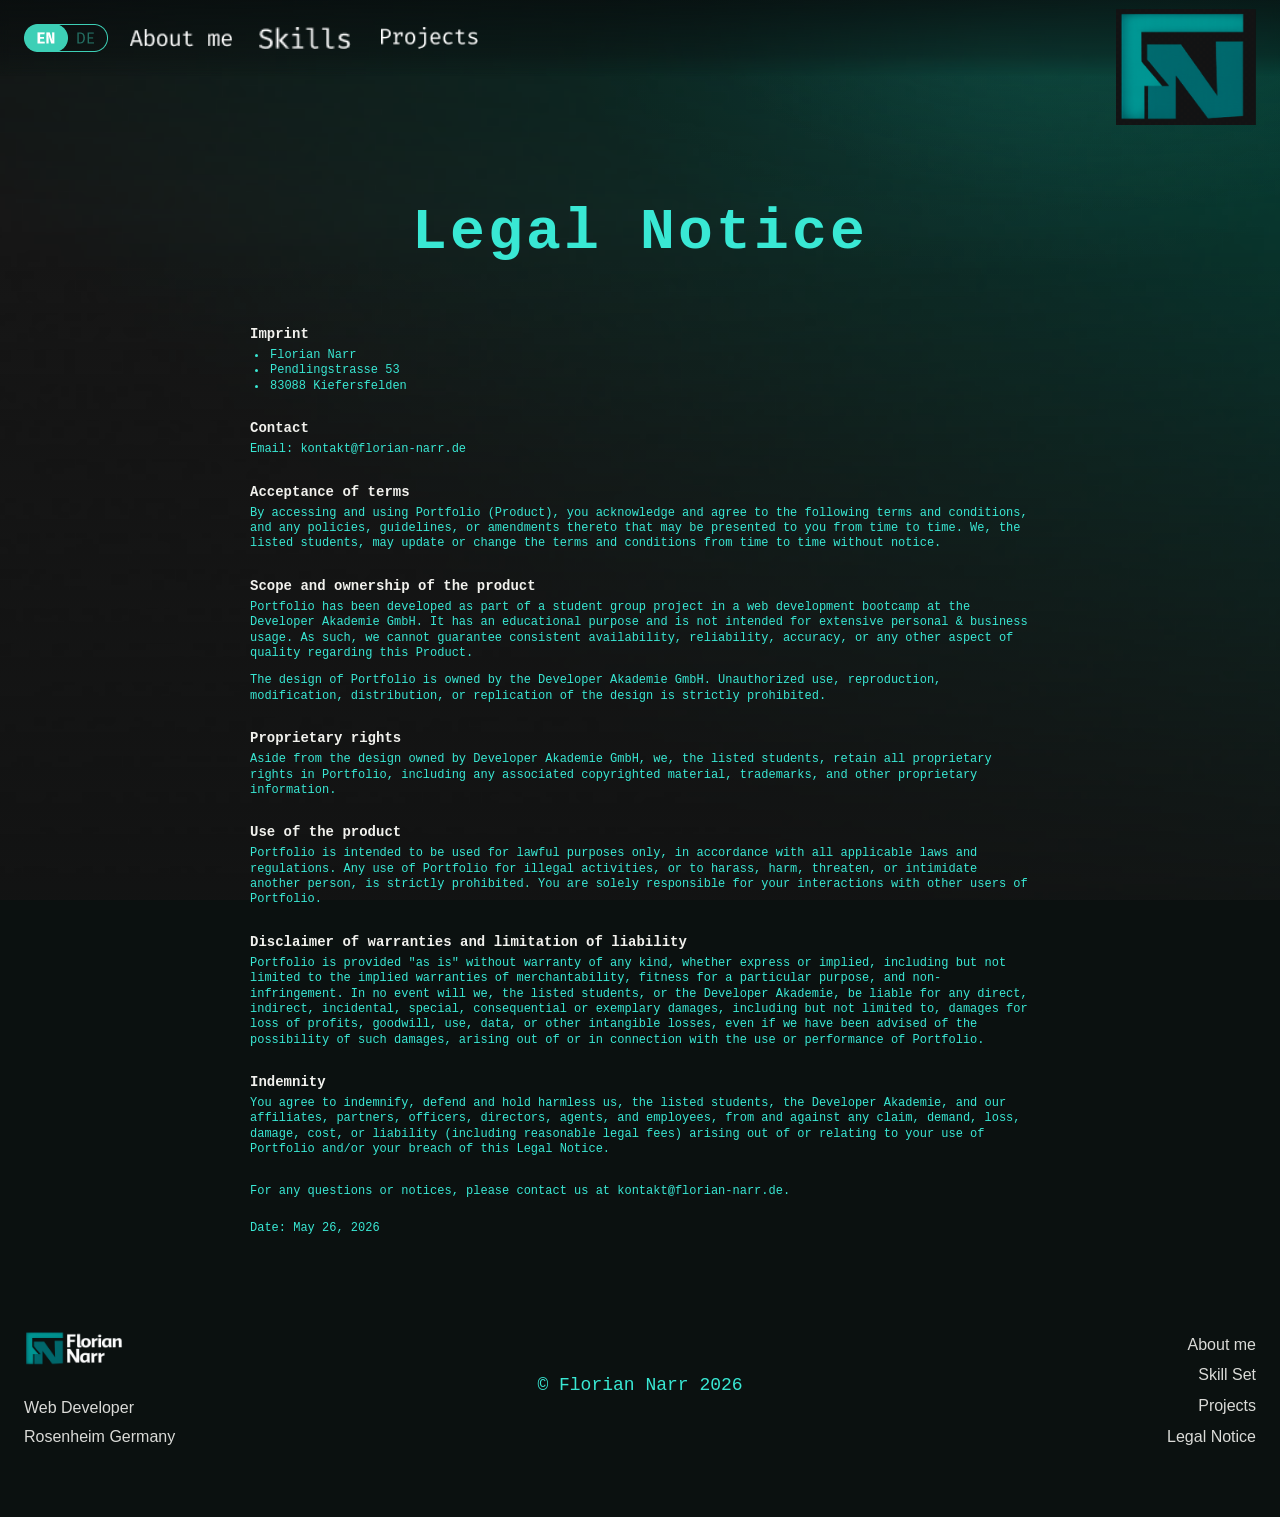
==== commit 26095016: "update google policy" ====
--- a/html/legal.html
+++ b/html/legal.html
@@ -2,6 +2,7 @@
 <html lang="en">
 <head>
   <meta charset="UTF-8" />
+  <meta name="robots" content="noindex, noimageindex" />
   <meta name="viewport" content="width=device-width, initial-scale=1.0" />
 
   <title>Legal Notice | Florian Narr</title>
@@ -147,4 +148,4 @@
 
 <script src="../scripts/legal.js"></script>
 </body>
-</html>+</html>
--- a/style.css
+++ b/style.css
@@ -1,3 +1,4 @@
+
 @font-face {
   font-family: "Karla";
   src: url("/font/Karla-Regular.ttf") format("truetype");
@@ -42,7 +43,8 @@
 html {
   scroll-behavior: smooth;
   scroll-padding-top: 76px;
-  scrollbar-gutter: stable;
+  overflow-x: hidden;
+  overflow-x: clip;
 }
 
 body {
@@ -51,6 +53,7 @@
   margin: 0;
   min-height: 100vh;
   overflow-x: hidden;
+  overflow-x: clip;
   overscroll-behavior-y: contain;
   -webkit-overflow-scrolling: touch;
   font-family: "Inter", sans-serif;
@@ -63,15 +66,20 @@
   content: "";
   position: fixed;
   inset: 0;
+  width: 100vw;
+  min-width: 100%;
   pointer-events: none;
 }
 
 body::before {
   z-index: -2;
   opacity: 0.96;
-  background:
-    url("./assets/imgs/12. Skill set Background.png") center top / cover no-repeat fixed,
+  background-image:
+    url("./assets/imgs/12. Skill set Background.png"),
     linear-gradient(180deg, #08100f 0%, #121313 44%, #121313 100%);
+  background-position: center top, center;
+  background-size: cover, cover;
+  background-repeat: no-repeat, no-repeat;
 }
 
 body::after {
@@ -121,6 +129,7 @@
 main {
   position: relative;
   z-index: 1;
+  background: transparent;
 }
 
 section,
@@ -220,14 +229,19 @@
     scroll-padding-top: 104px;
   }
 
-  body {
-    overflow-x: hidden;
+  /* Keep off-screen entrance animations within the mobile viewport. */
+  [data-aos="fade-left"]:not(.aos-animate),
+  [data-aos="fade-right"]:not(.aos-animate) {
+    transform: translate3d(0, 32px, 0);
   }
 
   body::before {
-    background:
-      url("./assets/imgs/12. Skill set Background.png") center top / cover no-repeat fixed,
+    background-image:
+      url("./assets/imgs/12. Skill set Background.png"),
       linear-gradient(180deg, #08100f 0%, #161818 35%, #191919 100%);
+    background-position: center top, center;
+    background-size: cover, cover;
+    background-repeat: no-repeat, no-repeat;
   }
 
   body::after {
@@ -240,6 +254,8 @@
   [id] {
     scroll-margin-top: 118px;
   }
+
+  
 }
 
 @media (max-width: 360px) {
@@ -262,4 +278,4 @@
     scroll-behavior: auto !important;
     transition-duration: 0.01ms !important;
   }
-}+}
--- a/styles/header.css
+++ b/styles/header.css
@@ -2,8 +2,11 @@
   position: sticky;
   top: 0;
   z-index: 1000;
+  width: 100%;
+  max-width: 100%;
   display: flex;
   justify-content: center;
+  box-sizing: border-box;
   background: linear-gradient(
     180deg,
     rgba(8, 11, 12, 0.7) 0%,
@@ -15,12 +18,15 @@
 }
 
 .site-header__inner {
-  width: min(1280px, calc(100% - 96px));
+  width: min(1440px, calc(100% - 48px));
+  max-width: 1440px;
   min-height: 76px;
+  margin: 0 auto;
   display: flex;
   align-items: center;
   justify-content: space-between;
   gap: 28px;
+  box-sizing: border-box;
 }
 
 .site-header__left,
@@ -284,6 +290,8 @@
 
 @media (max-width: 768px) {
   .site-header {
+    width: 100%;
+    max-width: 100%;
     background:
       linear-gradient(180deg, rgba(7, 13, 13, 0.94) 0%, rgba(7, 13, 13, 0.82) 72%, rgba(7, 13, 13, 0.68) 100%);
     border-bottom: 1px solid rgba(57, 232, 212, 0.12);
@@ -299,12 +307,15 @@
 
   .site-header__inner {
     position: relative;
-    width: calc(100% - var(--responsive-gutter));
+    width: 100%;
+    max-width: 100%;
     min-height: 104px;
-    padding: 0;
+    margin: 0;
+    padding: 0 14px;
     flex-wrap: nowrap;
     justify-content: space-between;
     gap: 0;
+    box-sizing: border-box;
   }
 
   .site-header__logo {
@@ -379,13 +390,13 @@
   .site-header__left {
     position: fixed !important;
     top: 59px !important;
-    left: 50vw !important;
-    right: auto !important;
+    left: 0 !important;
+    right: 0 !important;
     z-index: 1002;
 
-    width: 238px !important;
-    min-width: 238px !important;
-    max-width: 238px !important;
+    width: 100% !important;
+    min-width: 0 !important;
+    max-width: none !important;
 
     height: 252px !important;
     min-height: 252px !important;
@@ -393,7 +404,9 @@
 
     padding: 42px 0 37px;
     border: 1px solid var(--accent);
-    border-radius: 30px;
+    border-left: 0;
+    border-right: 0;
+    border-radius: 0 0 30px 30px;
     box-sizing: border-box;
 
     display: flex;
@@ -413,7 +426,7 @@
     pointer-events: none;
     overflow: visible;
 
-    transform: translate3d(-50%, -8px, 0) !important;
+    transform: translate3d(0, -8px, 0) !important;
     transform-origin: top center;
     transition: opacity 0.24s ease, transform 0.24s ease;
     contain: layout paint style;
@@ -422,7 +435,7 @@
   body.mobile-menu-open .site-header__left {
     opacity: 1;
     pointer-events: auto;
-    transform: translate3d(-50%, 0, 0) !important;
+    transform: translate3d(0, 0, 0) !important;
   }
 
   .site-header__nav {
@@ -523,8 +536,8 @@
   }
 
   body.is-language-switching.mobile-menu-open .site-header__left {
-    left: 50vw !important;
-    right: auto !important;
-    transform: translate3d(-50%, 0, 0) !important;
+    left: 0 !important;
+    right: 0 !important;
+    transform: translate3d(0, 0, 0) !important;
   }
 }
--- a/styles/footer.css
+++ b/styles/footer.css
@@ -1,17 +1,23 @@
 .site-footer {
+  width: 100%;
+  max-width: 100%;
   display: flex;
   justify-content: center;
   padding: 0 0 38px;
+  box-sizing: border-box;
   background: transparent;
 }
 
 .site-footer__inner {
-  width: min(1280px, calc(100% - 96px));
+  width: min(1440px, calc(100% - 48px));
+  max-width: 1440px;
+  margin: 0 auto;
   padding-top: 14px;
   display: grid;
   grid-template-columns: 1fr auto 1fr;
   align-items: end;
   gap: 24px;
+  box-sizing: border-box;
 }
 
 .site-footer__left,
@@ -131,6 +137,7 @@
 
 @media (max-width: 980px) {
   .site-footer__inner {
+    width: calc(100% - var(--responsive-gutter));
     grid-template-columns: 1fr auto;
     align-items: end;
     gap: 34px 24px;
@@ -145,14 +152,19 @@
 
 @media (max-width: 768px) {
   .site-footer {
+    width: 100%;
+    max-width: 100%;
     padding-bottom: 24px;
   }
 
   .site-footer__inner {
-    width: calc(100% - var(--responsive-gutter));
+    width: 100%;
+    max-width: 100%;
+    padding: 14px 14px 0;
     grid-template-columns: 1fr auto;
     align-items: start;
     gap: 28px 18px;
+    box-sizing: border-box;
   }
 
   .site-footer__left {
